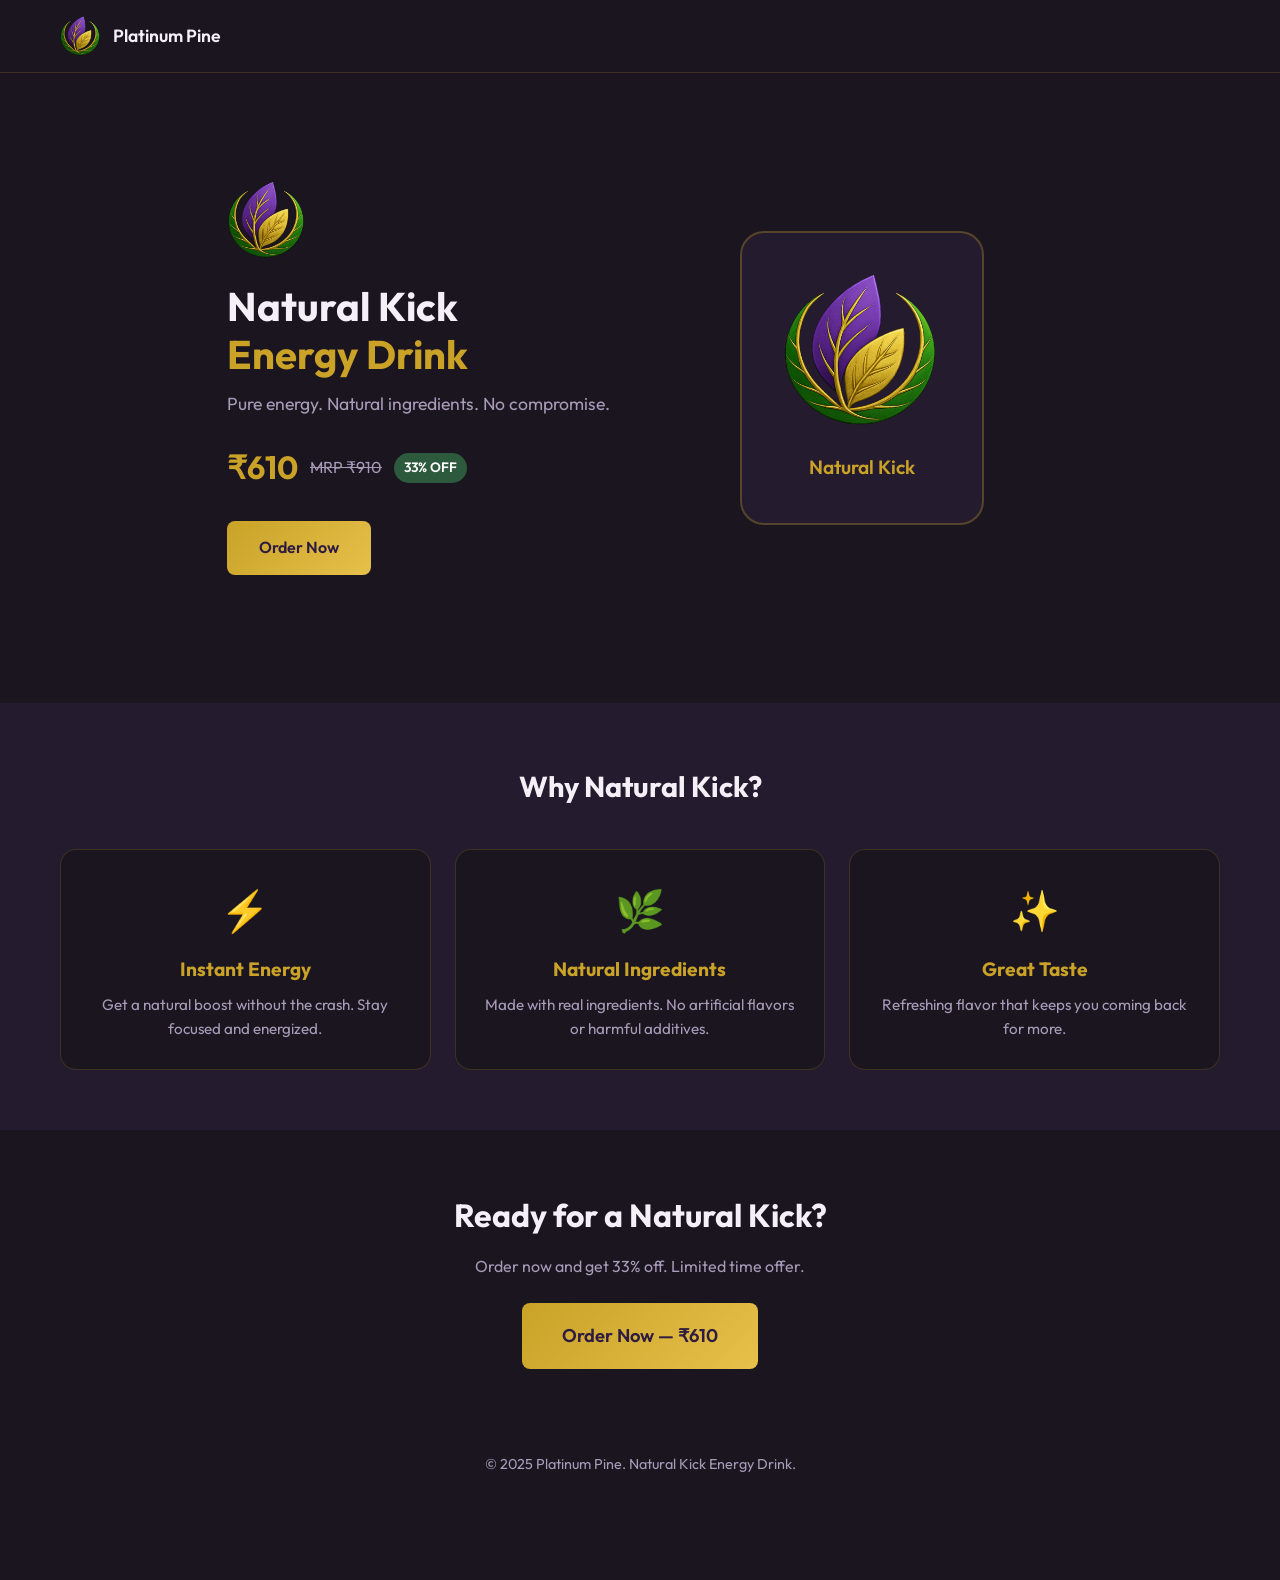
==== index.html @ b4c00df3 "Platinum Pine - Natural Kick Energy Drink landing page Made-with: Cursor" ====
<!DOCTYPE html>
<html lang="en">
<head>
  <meta charset="UTF-8">
  <meta name="viewport" content="width=device-width, initial-scale=1.0">
  <meta name="description" content="Natural Kick Energy Drink by Platinum Pine - Pure energy, natural ingredients. Order now at ₹610.">
  <title>Natural Kick Energy Drink | Platinum Pine</title>
  <link rel="preconnect" href="https://fonts.googleapis.com">
  <link rel="preconnect" href="https://fonts.gstatic.com" crossorigin>
  <link href="https://fonts.googleapis.com/css2?family=Outfit:wght@400;500;600;700&display=swap" rel="stylesheet">
  <link rel="stylesheet" href="css/style.css">
  <script src="config.js"></script>
</head>
<body>
  <!-- Meta Pixel - Set metaPixelId in config.js to enable -->

  <header class="header">
    <div class="container">
      <a href="index.html" class="logo">
        <img src="assets/images/platinum-pine-logo.png" alt="Platinum Pine" class="logo-img">
        <span class="logo-text">Platinum Pine</span>
      </a>
    </div>
  </header>

  <main>
    <!-- Hero Section -->
    <section class="hero">
      <div class="container hero-grid">
        <div class="hero-content">
          <img src="assets/images/platinum-pine-logo.png" alt="Platinum Pine" class="hero-logo">
          <h1 class="hero-title">Natural Kick<br><span class="accent">Energy Drink</span></h1>
          <p class="hero-tagline">Pure energy. Natural ingredients. No compromise.</p>
          <div class="hero-price">
            <span class="price-current">₹610</span>
            <span class="price-mrp">MRP ₹910</span>
            <span class="price-badge">33% OFF</span>
          </div>
          <a href="checkout.html" class="btn btn-primary cta-order">
            Order Now
          </a>
        </div>
        <div class="hero-visual">
          <div class="product-placeholder">
            <img src="assets/images/platinum-pine-logo.png" alt="Natural Kick Energy Drink" class="product-img">
            <p class="placeholder-text">Natural Kick</p>
          </div>
        </div>
      </div>
    </section>

    <!-- Benefits Section -->
    <section class="benefits">
      <div class="container">
        <h2 class="section-title">Why Natural Kick?</h2>
        <div class="benefits-grid">
          <div class="benefit-card">
            <div class="benefit-icon">⚡</div>
            <h3>Instant Energy</h3>
            <p>Get a natural boost without the crash. Stay focused and energized.</p>
          </div>
          <div class="benefit-card">
            <div class="benefit-icon">🌿</div>
            <h3>Natural Ingredients</h3>
            <p>Made with real ingredients. No artificial flavors or harmful additives.</p>
          </div>
          <div class="benefit-card">
            <div class="benefit-icon">✨</div>
            <h3>Great Taste</h3>
            <p>Refreshing flavor that keeps you coming back for more.</p>
          </div>
        </div>
      </div>
    </section>

    <!-- CTA Section -->
    <section class="cta-section">
      <div class="container">
        <h2 class="cta-title">Ready for a Natural Kick?</h2>
        <p class="cta-subtitle">Order now and get 33% off. Limited time offer.</p>
        <a href="checkout.html" class="btn btn-primary btn-large cta-order">
          Order Now — ₹610
        </a>
      </div>
    </section>
  </main>

  <!-- Sticky CTA (Mobile) -->
  <div class="sticky-cta">
    <a href="checkout.html" class="btn btn-primary btn-block cta-order">
      Order Now — ₹610
    </a>
  </div>

  <footer class="footer">
    <div class="container">
      <p>&copy; 2025 Platinum Pine. Natural Kick Energy Drink.</p>
    </div>
  </footer>

  <script src="js/main.js"></script>
  <script>
    if (typeof CONFIG !== 'undefined' && CONFIG.metaPixelId && CONFIG.metaPixelId !== 'YOUR_PIXEL_ID') {
      !function(f,b,e,v,n,t,s){if(f.fbq)return;n=f.fbq=function(){n.callMethod?n.callMethod.apply(n,arguments):n.queue.push(arguments)};if(!f._fbq)f._fbq=n;n.push=n;n.loaded=!0;n.version='2.0';n.queue=[];t=b.createElement(e);t.async=!0;t.src=v;s=b.getElementsByTagName(e)[0];s.parentNode.insertBefore(t,s)}(window,document,'script','https://connect.facebook.net/en_US/fbevents.js');
      fbq('init', CONFIG.metaPixelId);
      fbq('track', 'PageView');
      var n=document.createElement('noscript');n.innerHTML='<img height="1" width="1" style="display:none" src="https://www.facebook.com/tr?id='+CONFIG.metaPixelId+'&ev=PageView&noscript=1"/>';document.body.appendChild(n);
    }
  </script>
</body>
</html>
---- css/style.css ----
/* Platinum Pine - Natural Kick Landing Page */
/* Colors: deep purple, gold, green (logo palette) */

:root {
  --purple: #4a2c6a;
  --purple-dark: #2d1b42;
  --gold: #c9a227;
  --gold-light: #e6c04a;
  --green: #2d5a3d;
  --green-bright: #3d7a52;
  --bg-dark: #1a151f;
  --bg-card: #241b2e;
  --text: #f5f0f8;
  --text-muted: #a89bb8;
}

* {
  margin: 0;
  padding: 0;
  box-sizing: border-box;
}

html {
  scroll-behavior: smooth;
}

body {
  font-family: 'Outfit', sans-serif;
  background: var(--bg-dark);
  color: var(--text);
  line-height: 1.6;
  padding-bottom: 80px; /* space for sticky CTA */
}

.container {
  max-width: 1200px;
  margin: 0 auto;
  padding: 0 20px;
}

/* Header */
.header {
  padding: 16px 0;
  border-bottom: 1px solid rgba(201, 162, 39, 0.2);
}

.logo {
  display: flex;
  align-items: center;
  gap: 12px;
  text-decoration: none;
  color: var(--text);
  font-weight: 600;
  font-size: 1.1rem;
}

.logo-img {
  height: 40px;
  width: auto;
}

/* Hero */
.hero {
  padding: 40px 0 60px;
  min-height: 70vh;
  display: flex;
  align-items: center;
}

.hero-grid {
  display: grid;
  grid-template-columns: 1fr;
  gap: 40px;
  align-items: center;
}

@media (min-width: 768px) {
  .hero-grid {
    grid-template-columns: 1fr 1fr;
    gap: 60px;
  }
}

.hero-logo {
  width: 80px;
  height: auto;
  margin-bottom: 16px;
}

.hero-title {
  font-size: 2.5rem;
  font-weight: 700;
  line-height: 1.2;
  margin-bottom: 12px;
}

.hero-title .accent {
  color: var(--gold);
}

.hero-tagline {
  font-size: 1.1rem;
  color: var(--text-muted);
  margin-bottom: 24px;
}

.hero-price {
  display: flex;
  align-items: center;
  gap: 12px;
  margin-bottom: 28px;
  flex-wrap: wrap;
}

.price-current {
  font-size: 2rem;
  font-weight: 700;
  color: var(--gold);
}

.price-mrp {
  font-size: 1rem;
  color: var(--text-muted);
  text-decoration: line-through;
}

.price-badge {
  background: var(--green);
  color: white;
  padding: 4px 10px;
  border-radius: 20px;
  font-size: 0.85rem;
  font-weight: 600;
}

/* Buttons */
.btn {
  display: inline-block;
  padding: 14px 32px;
  font-size: 1rem;
  font-weight: 600;
  text-decoration: none;
  border-radius: 8px;
  transition: all 0.2s;
  cursor: pointer;
  border: none;
  font-family: inherit;
}

.btn-primary {
  background: linear-gradient(135deg, var(--gold) 0%, var(--gold-light) 100%);
  color: var(--purple-dark);
}

.btn-primary:hover {
  transform: translateY(-2px);
  box-shadow: 0 8px 24px rgba(201, 162, 39, 0.4);
}

.btn-large {
  padding: 18px 40px;
  font-size: 1.15rem;
}

.btn-block {
  display: block;
  text-align: center;
  width: 100%;
}

/* Hero Visual */
.hero-visual {
  display: flex;
  justify-content: center;
  align-items: center;
}

.product-placeholder {
  background: var(--bg-card);
  border: 2px solid rgba(201, 162, 39, 0.3);
  border-radius: 24px;
  padding: 40px;
  text-align: center;
  max-width: 320px;
}

.product-img {
  width: 160px;
  height: auto;
  margin-bottom: 16px;
}

.placeholder-text {
  color: var(--gold);
  font-weight: 600;
  font-size: 1.2rem;
}

/* Benefits */
.benefits {
  padding: 60px 0;
  background: var(--bg-card);
}

.section-title {
  text-align: center;
  font-size: 1.8rem;
  margin-bottom: 40px;
  color: var(--text);
}

.benefits-grid {
  display: grid;
  grid-template-columns: 1fr;
  gap: 24px;
}

@media (min-width: 768px) {
  .benefits-grid {
    grid-template-columns: repeat(3, 1fr);
  }
}

.benefit-card {
  background: var(--bg-dark);
  padding: 28px;
  border-radius: 16px;
  border: 1px solid rgba(201, 162, 39, 0.2);
  text-align: center;
}

.benefit-icon {
  font-size: 2.5rem;
  margin-bottom: 12px;
}

.benefit-card h3 {
  font-size: 1.2rem;
  margin-bottom: 8px;
  color: var(--gold);
}

.benefit-card p {
  color: var(--text-muted);
  font-size: 0.95rem;
}

/* CTA Section */
.cta-section {
  padding: 60px 0;
  text-align: center;
}

.cta-title {
  font-size: 2rem;
  margin-bottom: 12px;
}

.cta-subtitle {
  color: var(--text-muted);
  margin-bottom: 24px;
}

/* Sticky CTA */
.sticky-cta {
  position: fixed;
  bottom: 0;
  left: 0;
  right: 0;
  padding: 12px 20px;
  background: var(--purple-dark);
  border-top: 1px solid rgba(201, 162, 39, 0.3);
  display: none;
}

@media (max-width: 768px) {
  .sticky-cta {
    display: block;
  }
}

/* Footer */
.footer {
  padding: 24px 0;
  text-align: center;
  color: var(--text-muted);
  font-size: 0.9rem;
}

/* Checkout Page */
.checkout-page {
  min-height: 100vh;
  padding: 40px 0 100px;
}

.checkout-header {
  text-align: center;
  margin-bottom: 40px;
}

.checkout-header .logo-img {
  height: 50px;
  margin-bottom: 16px;
}

.checkout-title {
  font-size: 1.5rem;
  margin-bottom: 8px;
}

.checkout-subtitle {
  color: var(--text-muted);
}

.order-form {
  max-width: 480px;
  margin: 0 auto;
  background: var(--bg-card);
  padding: 32px;
  border-radius: 16px;
  border: 1px solid rgba(201, 162, 39, 0.2);
}

.form-group {
  margin-bottom: 20px;
}

.form-group label {
  display: block;
  margin-bottom: 8px;
  font-weight: 500;
  font-size: 0.95rem;
}

.form-group input,
.form-group textarea {
  width: 100%;
  padding: 12px 16px;
  border: 1px solid rgba(201, 162, 39, 0.3);
  border-radius: 8px;
  background: var(--bg-dark);
  color: var(--text);
  font-size: 1rem;
  font-family: inherit;
}

.form-group input:focus,
.form-group textarea:focus {
  outline: none;
  border-color: var(--gold);
}

.form-group textarea {
  min-height: 80px;
  resize: vertical;
}

/* Address section */
.address-section {
  background: rgba(0, 0, 0, 0.2);
  padding: 20px;
  border-radius: 12px;
  margin-bottom: 20px;
  border: 1px solid rgba(201, 162, 39, 0.15);
}

.address-section-title {
  font-size: 1rem;
  margin-bottom: 16px;
  color: var(--gold);
}

.form-row {
  display: grid;
  grid-template-columns: 1fr 1fr;
  gap: 16px;
}

@media (max-width: 480px) {
  .form-row {
    grid-template-columns: 1fr;
  }
}

.form-group-pincode {
  position: relative;
}

.form-group-pincode .btn-fetch-location {
  margin-top: 8px;
  padding: 8px 14px;
  font-size: 0.9rem;
  background: var(--green);
  color: white;
  border: none;
  border-radius: 6px;
  cursor: pointer;
  font-family: inherit;
  transition: opacity 0.2s;
}

.form-group-pincode .btn-fetch-location:hover:not(:disabled) {
  opacity: 0.9;
}

.form-group-pincode .btn-fetch-location:disabled {
  opacity: 0.6;
  cursor: not-allowed;
}

.pincode-status {
  display: block;
  font-size: 0.85rem;
  margin-top: 6px;
  min-height: 20px;
}

.pincode-status.success {
  color: var(--green);
}

.pincode-status.error {
  color: #e74c3c;
}

.payment-method {
  margin-bottom: 24px;
}

.payment-method label {
  display: block;
  margin-bottom: 12px;
  font-weight: 500;
}

.payment-option {
  display: flex;
  align-items: center;
  gap: 12px;
  padding: 14px 16px;
  background: var(--bg-dark);
  border: 2px solid rgba(201, 162, 39, 0.3);
  border-radius: 8px;
  margin-bottom: 10px;
  cursor: pointer;
  transition: border-color 0.2s;
}

.payment-option:hover {
  border-color: var(--gold);
}

.payment-option.selected {
  border-color: var(--gold);
  background: rgba(201, 162, 39, 0.1);
}

.payment-option input {
  display: none;
}

.payment-option .payment-label {
  flex: 1;
  font-size: 0.95rem;
}

.order-summary {
  background: var(--bg-dark);
  padding: 16px;
  border-radius: 8px;
  margin-bottom: 24px;
}

.order-summary p {
  display: flex;
  justify-content: space-between;
  margin-bottom: 8px;
}

.order-summary .total {
  font-weight: 700;
  font-size: 1.2rem;
  color: var(--gold);
  margin-top: 16px;
  padding-top: 16px;
  border-top: 1px solid rgba(201, 162, 39, 0.3);
}

/* Success Page */
.success-page {
  min-height: 100vh;
  display: flex;
  align-items: center;
  justify-content: center;
  padding: 40px 20px;
}

.success-card {
  max-width: 480px;
  text-align: center;
  background: var(--bg-card);
  padding: 48px 32px;
  border-radius: 20px;
  border: 1px solid rgba(201, 162, 39, 0.3);
}

.success-icon {
  font-size: 3.5rem;
  margin-bottom: 24px;
  color: var(--green);
  line-height: 1;
}

.success-title {
  font-size: 1.8rem;
  margin-bottom: 16px;
  color: var(--gold);
}

.success-message {
  color: var(--text-muted);
  margin-bottom: 24px;
  line-height: 1.7;
}

.success-card .btn {
  margin-top: 16px;
}

/* Order ID block */
.order-id-block {
  background: rgba(201, 162, 39, 0.15);
  border: 1px solid rgba(201, 162, 39, 0.4);
  border-radius: 12px;
  padding: 16px 20px;
  margin-bottom: 24px;
}

.order-id-block.hidden {
  display: none;
}

.order-id-label {
  font-size: 0.85rem;
  color: var(--text-muted);
  margin-bottom: 4px;
}

.order-id-value {
  font-size: 1.4rem;
  font-weight: 700;
  color: var(--gold);
  letter-spacing: 1px;
}

.order-id-note {
  font-size: 0.8rem;
  color: var(--text-muted);
  margin-top: 8px;
}
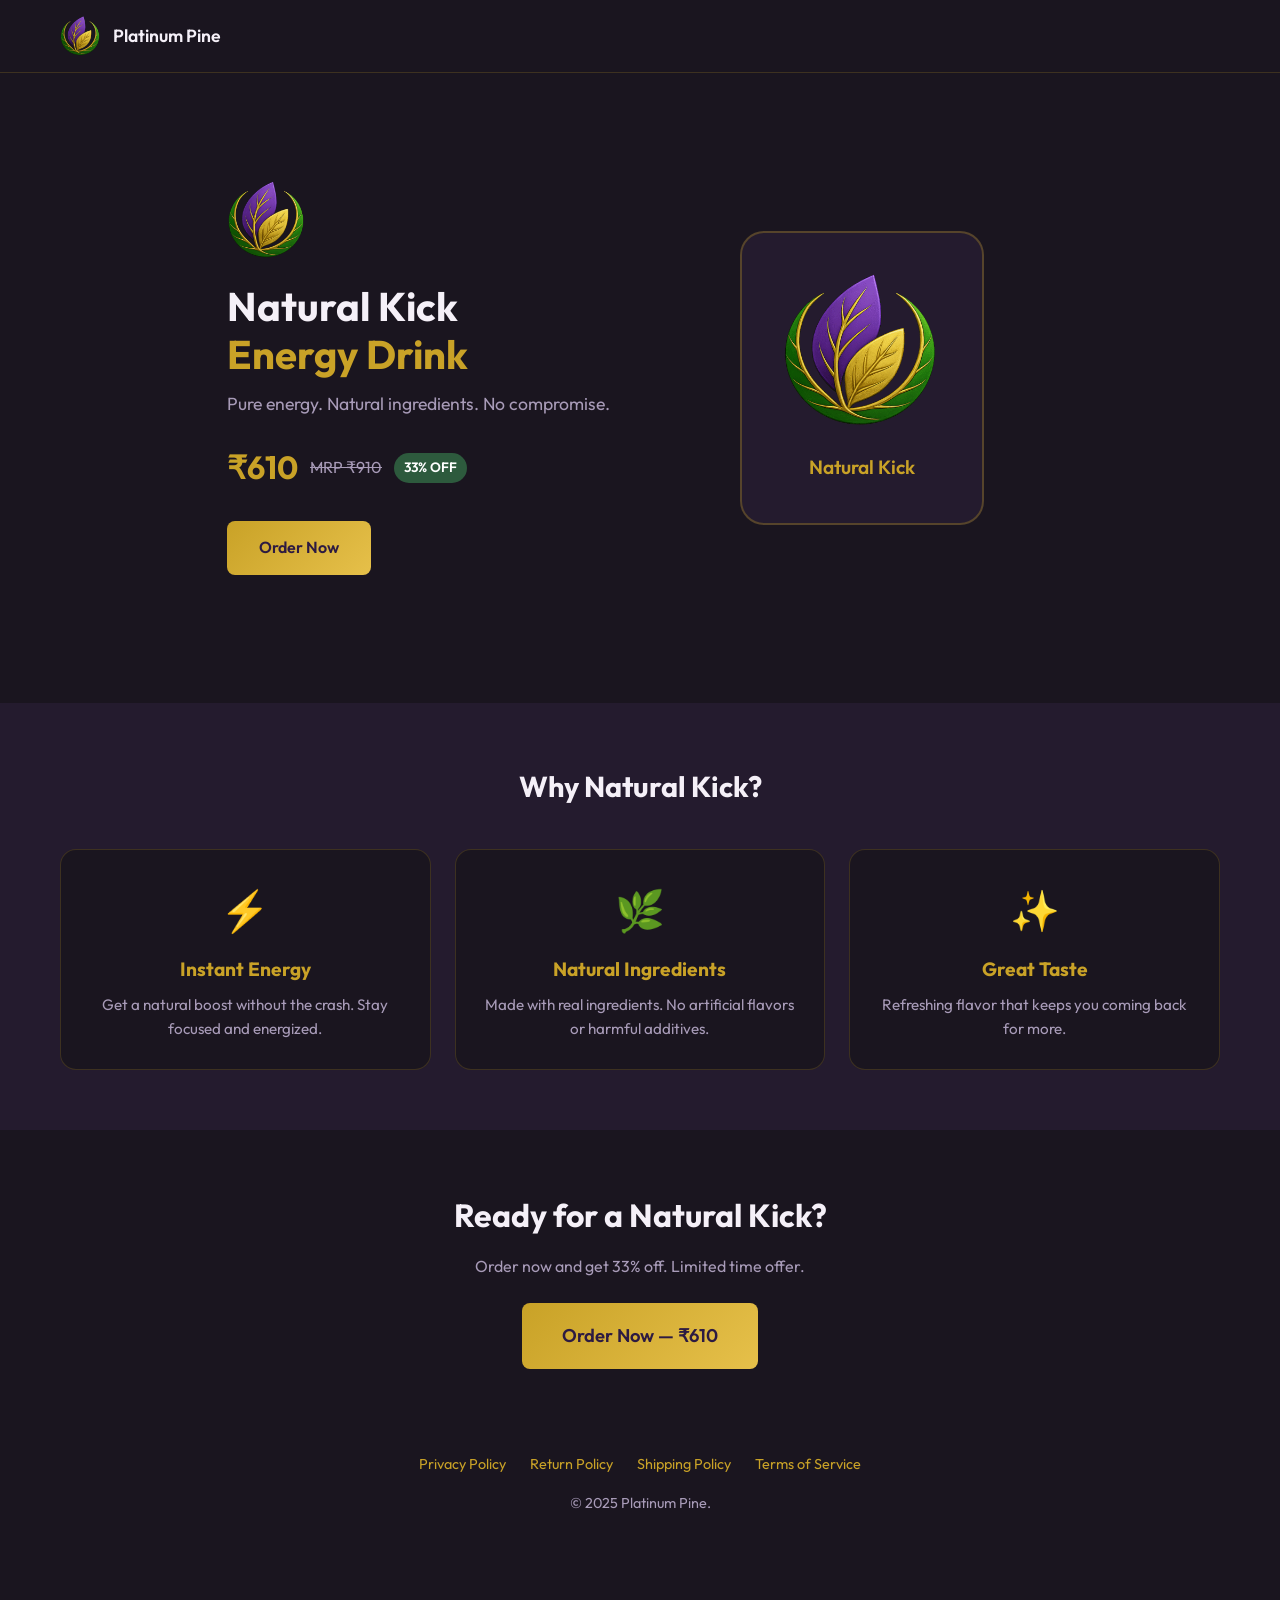
==== commit 5d28246a: "Add Privacy Policy, Return Policy, Shipping Policy, Terms of Service - footer links Made-with: Curso" ====
--- a/index.html
+++ b/index.html
@@ -94,7 +94,13 @@
 
   <footer class="footer">
     <div class="container">
-      <p>&copy; 2025 Platinum Pine. Natural Kick Energy Drink.</p>
+      <div class="footer-links">
+        <a href="privacy-policy.html">Privacy Policy</a>
+        <a href="return-policy.html">Return Policy</a>
+        <a href="shipping-policy.html">Shipping Policy</a>
+        <a href="terms-of-service.html">Terms of Service</a>
+      </div>
+      <p>&copy; 2025 Platinum Pine.</p>
     </div>
   </footer>
 
--- a/css/style.css
+++ b/css/style.css
@@ -166,6 +166,15 @@
   display: block;
   text-align: center;
   width: 100%;
+  min-height: 52px;
+  padding: 16px 24px;
+}
+
+@media (min-width: 768px) {
+  .btn-block {
+    min-height: 48px;
+    padding: 14px 24px;
+  }
 }
 
 /* Hero Visual */
@@ -290,58 +299,191 @@
 /* Checkout Page */
 .checkout-page {
   min-height: 100vh;
-  padding: 40px 0 100px;
+  padding: 24px 0 100px;
+}
+
+@media (min-width: 768px) {
+  .checkout-page {
+    padding: 40px 0 60px;
+  }
 }
 
 .checkout-header {
   text-align: center;
-  margin-bottom: 40px;
+  margin-bottom: 28px;
+}
+
+@media (min-width: 768px) {
+  .checkout-header {
+    margin-bottom: 40px;
+  }
 }
 
 .checkout-header .logo-img {
-  height: 50px;
-  margin-bottom: 16px;
+  height: 44px;
+  margin-bottom: 12px;
+}
+
+@media (min-width: 768px) {
+  .checkout-header .logo-img {
+    height: 50px;
+    margin-bottom: 16px;
+  }
 }
 
 .checkout-title {
-  font-size: 1.5rem;
-  margin-bottom: 8px;
+  font-size: 1.35rem;
+  margin-bottom: 6px;
+}
+
+@media (min-width: 768px) {
+  .checkout-title {
+    font-size: 1.5rem;
+    margin-bottom: 8px;
+  }
 }
 
 .checkout-subtitle {
   color: var(--text-muted);
+  font-size: 0.95rem;
+}
+
+/* Checkout Layout - Desktop 2-col, Mobile stacked */
+.checkout-layout {
+  display: flex;
+  flex-direction: column;
+  gap: 24px;
+  max-width: 960px;
+  margin: 0 auto;
+}
+
+@media (min-width: 900px) {
+  .checkout-layout {
+    flex-direction: row;
+    gap: 32px;
+    align-items: flex-start;
+  }
 }
 
 .order-form {
-  max-width: 480px;
-  margin: 0 auto;
+  flex: 1;
+  min-width: 0;
   background: var(--bg-card);
-  padding: 32px;
+  padding: 24px;
   border-radius: 16px;
   border: 1px solid rgba(201, 162, 39, 0.2);
 }
 
+@media (min-width: 768px) {
+  .order-form {
+    padding: 32px;
+  }
+}
+
+@media (min-width: 900px) {
+  .order-form {
+    max-width: 520px;
+  }
+}
+
+/* Sidebar - Desktop only, sticky; hidden on mobile */
+.checkout-sidebar {
+  flex-shrink: 0;
+  display: none;
+}
+
+@media (min-width: 900px) {
+  .checkout-sidebar {
+    display: block;
+    width: 320px;
+    position: sticky;
+    top: 24px;
+  }
+}
+
+.sidebar-product {
+  background: var(--bg-card);
+  border: 1px solid rgba(201, 162, 39, 0.2);
+  border-radius: 16px;
+  padding: 24px;
+  text-align: center;
+  margin-bottom: 16px;
+}
+
+.sidebar-product-img {
+  width: 80px;
+  height: auto;
+  margin-bottom: 12px;
+}
+
+.sidebar-product h3 {
+  font-size: 1rem;
+  margin-bottom: 8px;
+  color: var(--text);
+}
+
+.sidebar-price {
+  font-size: 1.25rem;
+  font-weight: 700;
+  color: var(--gold);
+}
+
+.sidebar-price .mrp {
+  font-size: 0.85rem;
+  font-weight: 400;
+  color: var(--text-muted);
+  text-decoration: line-through;
+  margin-left: 8px;
+}
+
+.order-summary-sidebar {
+  margin-bottom: 0;
+}
+
 .form-group {
-  margin-bottom: 20px;
+  margin-bottom: 18px;
+}
+
+@media (min-width: 768px) {
+  .form-group {
+    margin-bottom: 20px;
+  }
 }
 
 .form-group label {
   display: block;
-  margin-bottom: 8px;
+  margin-bottom: 6px;
   font-weight: 500;
-  font-size: 0.95rem;
+  font-size: 0.9rem;
+}
+
+@media (min-width: 768px) {
+  .form-group label {
+    margin-bottom: 8px;
+    font-size: 0.95rem;
+  }
 }
 
 .form-group input,
 .form-group textarea {
   width: 100%;
-  padding: 12px 16px;
+  padding: 14px 16px;
   border: 1px solid rgba(201, 162, 39, 0.3);
-  border-radius: 8px;
+  border-radius: 10px;
   background: var(--bg-dark);
   color: var(--text);
-  font-size: 1rem;
+  font-size: 16px;
   font-family: inherit;
+  min-height: 48px;
+  transition: border-color 0.2s;
+}
+
+@media (min-width: 768px) {
+  .form-group input,
+  .form-group textarea {
+    padding: 12px 16px;
+    min-height: 44px;
+  }
 }
 
 .form-group input:focus,
@@ -351,8 +493,45 @@
 }
 
 .form-group textarea {
-  min-height: 80px;
+  min-height: 88px;
   resize: vertical;
+}
+
+@media (min-width: 768px) {
+  .form-group textarea {
+    min-height: 80px;
+  }
+}
+
+.phone-input-group {
+  display: flex;
+  gap: 10px;
+}
+
+.phone-country {
+  width: 100px;
+  padding: 14px 10px;
+  border: 1px solid rgba(201, 162, 39, 0.3);
+  border-radius: 10px;
+  background: var(--bg-dark);
+  color: var(--text);
+  font-size: 16px;
+  font-family: inherit;
+  flex-shrink: 0;
+  min-height: 48px;
+  cursor: pointer;
+}
+
+@media (min-width: 768px) {
+  .phone-country {
+    padding: 12px 10px;
+    min-height: 44px;
+  }
+}
+
+.phone-input-group input {
+  flex: 1;
+  min-width: 0;
 }
 
 /* Address section */
@@ -372,13 +551,14 @@
 
 .form-row {
   display: grid;
-  grid-template-columns: 1fr 1fr;
-  gap: 16px;
-}
-
-@media (max-width: 480px) {
+  grid-template-columns: 1fr;
+  gap: 18px;
+}
+
+@media (min-width: 480px) {
   .form-row {
-    grid-template-columns: 1fr;
+    grid-template-columns: 1fr 1fr;
+    gap: 16px;
   }
 }
 
@@ -387,16 +567,17 @@
 }
 
 .form-group-pincode .btn-fetch-location {
-  margin-top: 8px;
-  padding: 8px 14px;
-  font-size: 0.9rem;
+  margin-top: 10px;
+  padding: 12px 18px;
+  font-size: 0.95rem;
   background: var(--green);
   color: white;
   border: none;
-  border-radius: 6px;
+  border-radius: 8px;
   cursor: pointer;
   font-family: inherit;
   transition: opacity 0.2s;
+  min-height: 44px;
 }
 
 .form-group-pincode .btn-fetch-location:hover:not(:disabled) {
@@ -423,6 +604,60 @@
   color: #e74c3c;
 }
 
+/* Quantity selector */
+.quantity-selector {
+  display: flex;
+  align-items: center;
+  gap: 0;
+  max-width: 140px;
+}
+
+.qty-btn {
+  width: 48px;
+  height: 48px;
+  border: 1px solid rgba(201, 162, 39, 0.3);
+  background: var(--bg-dark);
+  color: var(--gold);
+  font-size: 1.5rem;
+  font-weight: 600;
+  cursor: pointer;
+  border-radius: 10px 0 0 10px;
+  display: flex;
+  align-items: center;
+  justify-content: center;
+  transition: background 0.2s;
+}
+
+.qty-btn:last-of-type {
+  border-radius: 0 10px 10px 0;
+}
+
+.qty-btn:hover {
+  background: rgba(201, 162, 39, 0.15);
+}
+
+.quantity-selector input {
+  width: 52px;
+  text-align: center;
+  border-radius: 0;
+  border-left: none;
+  border-right: none;
+  padding: 14px 8px;
+  min-height: 48px;
+}
+
+@media (min-width: 768px) {
+  .qty-btn {
+    width: 44px;
+    height: 44px;
+    font-size: 1.25rem;
+  }
+  .quantity-selector input {
+    width: 48px;
+    min-height: 44px;
+  }
+}
+
 .payment-method {
   margin-bottom: 24px;
 }
@@ -437,13 +672,21 @@
   display: flex;
   align-items: center;
   gap: 12px;
-  padding: 14px 16px;
+  padding: 16px 18px;
   background: var(--bg-dark);
   border: 2px solid rgba(201, 162, 39, 0.3);
-  border-radius: 8px;
-  margin-bottom: 10px;
+  border-radius: 10px;
+  margin-bottom: 12px;
   cursor: pointer;
-  transition: border-color 0.2s;
+  transition: border-color 0.2s, background 0.2s;
+  min-height: 56px;
+}
+
+@media (min-width: 768px) {
+  .payment-option {
+    padding: 14px 16px;
+    min-height: auto;
+  }
 }
 
 .payment-option:hover {
@@ -464,11 +707,24 @@
   font-size: 0.95rem;
 }
 
+@media (max-width: 480px) {
+  .payment-option .payment-label {
+    font-size: 0.9rem;
+  }
+}
+
 .order-summary {
   background: var(--bg-dark);
-  padding: 16px;
-  border-radius: 8px;
+  padding: 18px 20px;
+  border-radius: 10px;
   margin-bottom: 24px;
+}
+
+/* Hide form order summary on desktop when sidebar visible */
+@media (min-width: 900px) {
+  .order-form .order-summary:not(.order-summary-sidebar) {
+    display: none;
+  }
 }
 
 .order-summary p {
@@ -558,3 +814,82 @@
   color: var(--text-muted);
   margin-top: 8px;
 }
+
+/* Policy Pages */
+.policy-page {
+  min-height: 100vh;
+  padding: 40px 0 60px;
+}
+
+.policy-content {
+  max-width: 720px;
+  margin: 0 auto;
+  background: var(--bg-card);
+  padding: 40px 32px;
+  border-radius: 16px;
+  border: 1px solid rgba(201, 162, 39, 0.2);
+}
+
+@media (max-width: 600px) {
+  .policy-content {
+    padding: 28px 20px;
+  }
+}
+
+.policy-content h1 {
+  font-size: 1.75rem;
+  margin-bottom: 8px;
+  color: var(--gold);
+}
+
+.policy-updated {
+  color: var(--text-muted);
+  font-size: 0.9rem;
+  margin-bottom: 32px;
+}
+
+.policy-content section {
+  margin-bottom: 28px;
+}
+
+.policy-content h2 {
+  font-size: 1.1rem;
+  margin-bottom: 12px;
+  color: var(--text);
+}
+
+.policy-content p,
+.policy-content li {
+  color: var(--text-muted);
+  font-size: 0.95rem;
+  line-height: 1.7;
+  margin-bottom: 10px;
+}
+
+.policy-content ul {
+  margin: 12px 0;
+  padding-left: 24px;
+}
+
+.policy-content li {
+  margin-bottom: 8px;
+}
+
+/* Footer with links */
+.footer-links {
+  display: flex;
+  flex-wrap: wrap;
+  justify-content: center;
+  gap: 16px 24px;
+  margin-bottom: 16px;
+}
+
+.footer-links a {
+  color: var(--gold);
+  text-decoration: none;
+  font-size: 0.9rem;
+}
+
+.footer-links a:hover {
+  text-decoration: underline;
+}
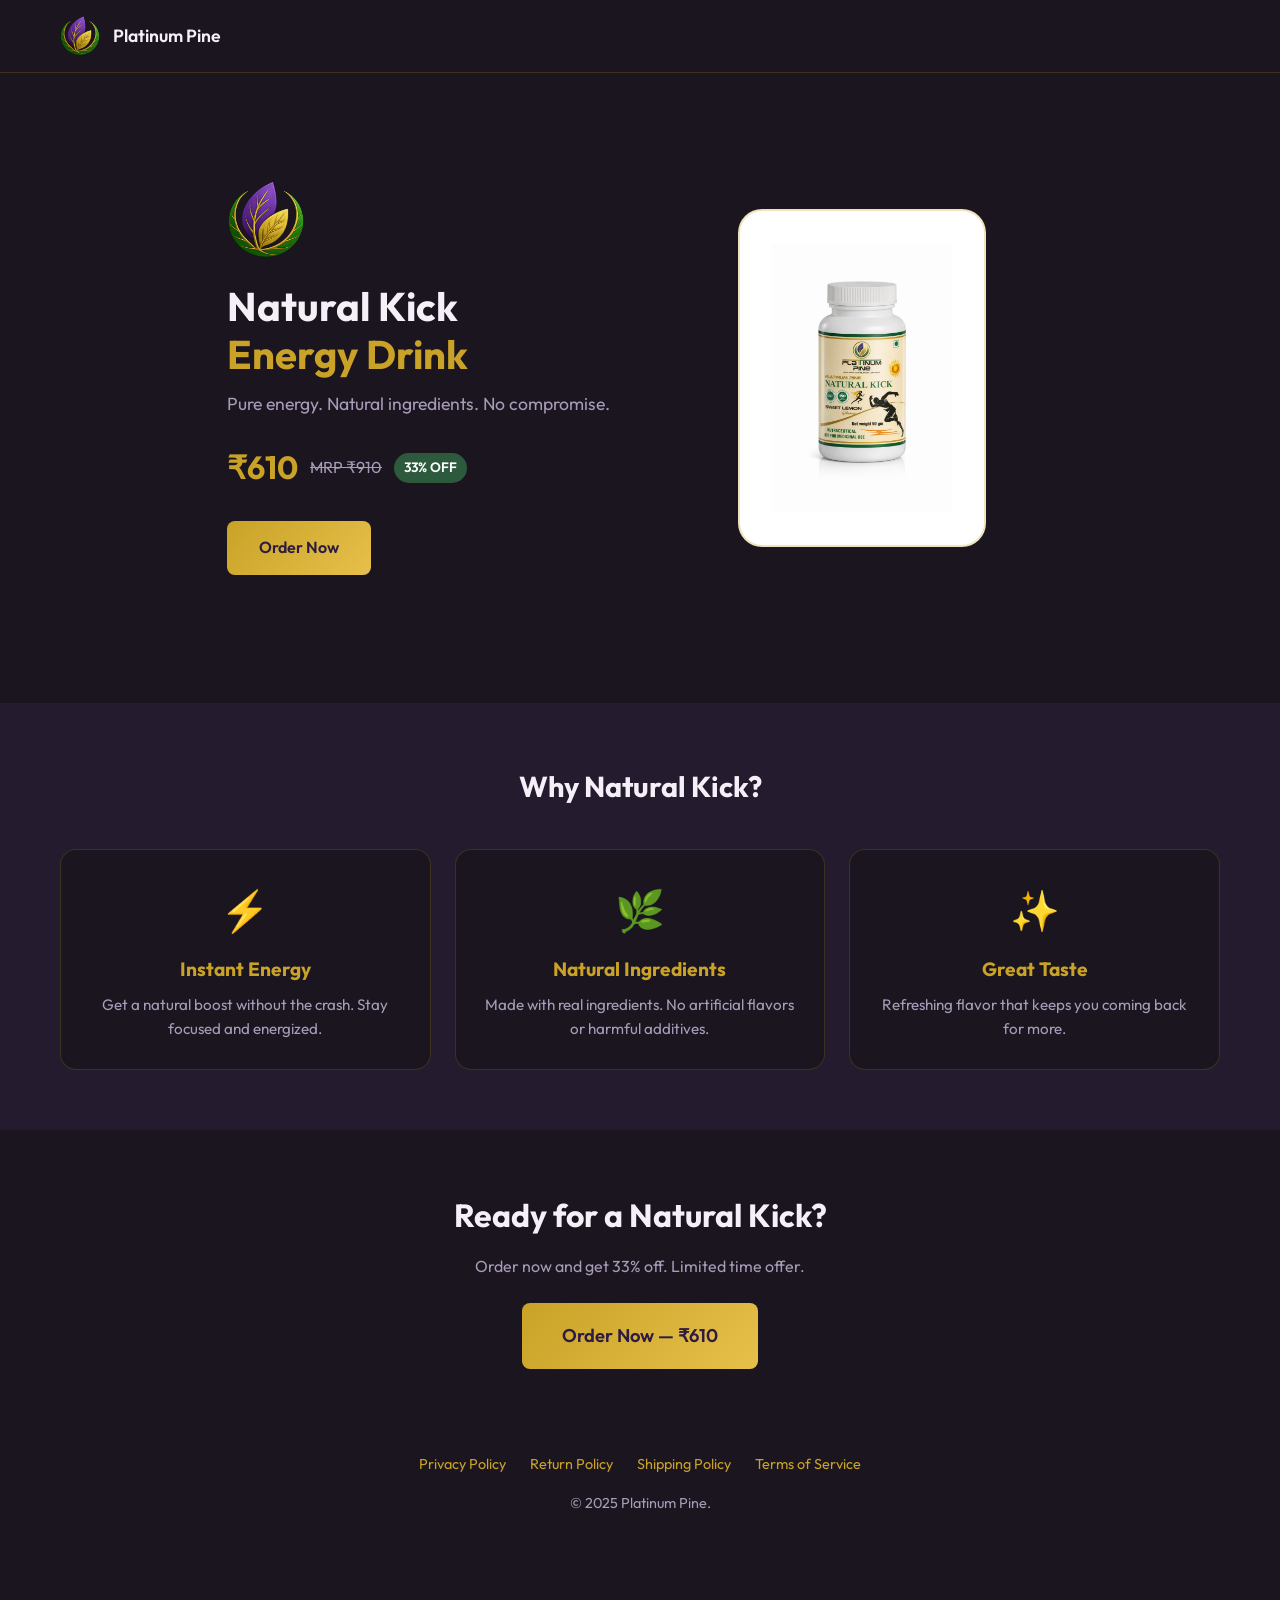
==== commit eb9e8102: "Add Natural Kick product image - hero and checkout sidebar Made-with: Cursor" ====
--- a/index.html
+++ b/index.html
@@ -42,8 +42,7 @@
         </div>
         <div class="hero-visual">
           <div class="product-placeholder">
-            <img src="assets/images/platinum-pine-logo.png" alt="Natural Kick Energy Drink" class="product-img">
-            <p class="placeholder-text">Natural Kick</p>
+            <img src="assets/images/natural-kick-product.png" alt="Natural Kick Energy Drink - Sweet Lemon" class="product-img">
           </div>
         </div>
       </div>
--- a/css/style.css
+++ b/css/style.css
@@ -185,24 +185,29 @@
 }
 
 .product-placeholder {
-  background: var(--bg-card);
+  background: #fff;
   border: 2px solid rgba(201, 162, 39, 0.3);
   border-radius: 24px;
-  padding: 40px;
+  padding: 24px;
   text-align: center;
-  max-width: 320px;
+  max-width: 280px;
 }
 
 .product-img {
-  width: 160px;
+  width: 140px;
   height: auto;
-  margin-bottom: 16px;
-}
-
-.placeholder-text {
-  color: var(--gold);
-  font-weight: 600;
-  font-size: 1.2rem;
+  display: block;
+  margin: 0 auto;
+}
+
+@media (min-width: 768px) {
+  .product-placeholder {
+    padding: 32px;
+    max-width: 320px;
+  }
+  .product-img {
+    width: 180px;
+  }
 }
 
 /* Benefits */
@@ -411,9 +416,12 @@
 }
 
 .sidebar-product-img {
-  width: 80px;
+  width: 100px;
   height: auto;
   margin-bottom: 12px;
+  display: block;
+  margin-left: auto;
+  margin-right: auto;
 }
 
 .sidebar-product h3 {
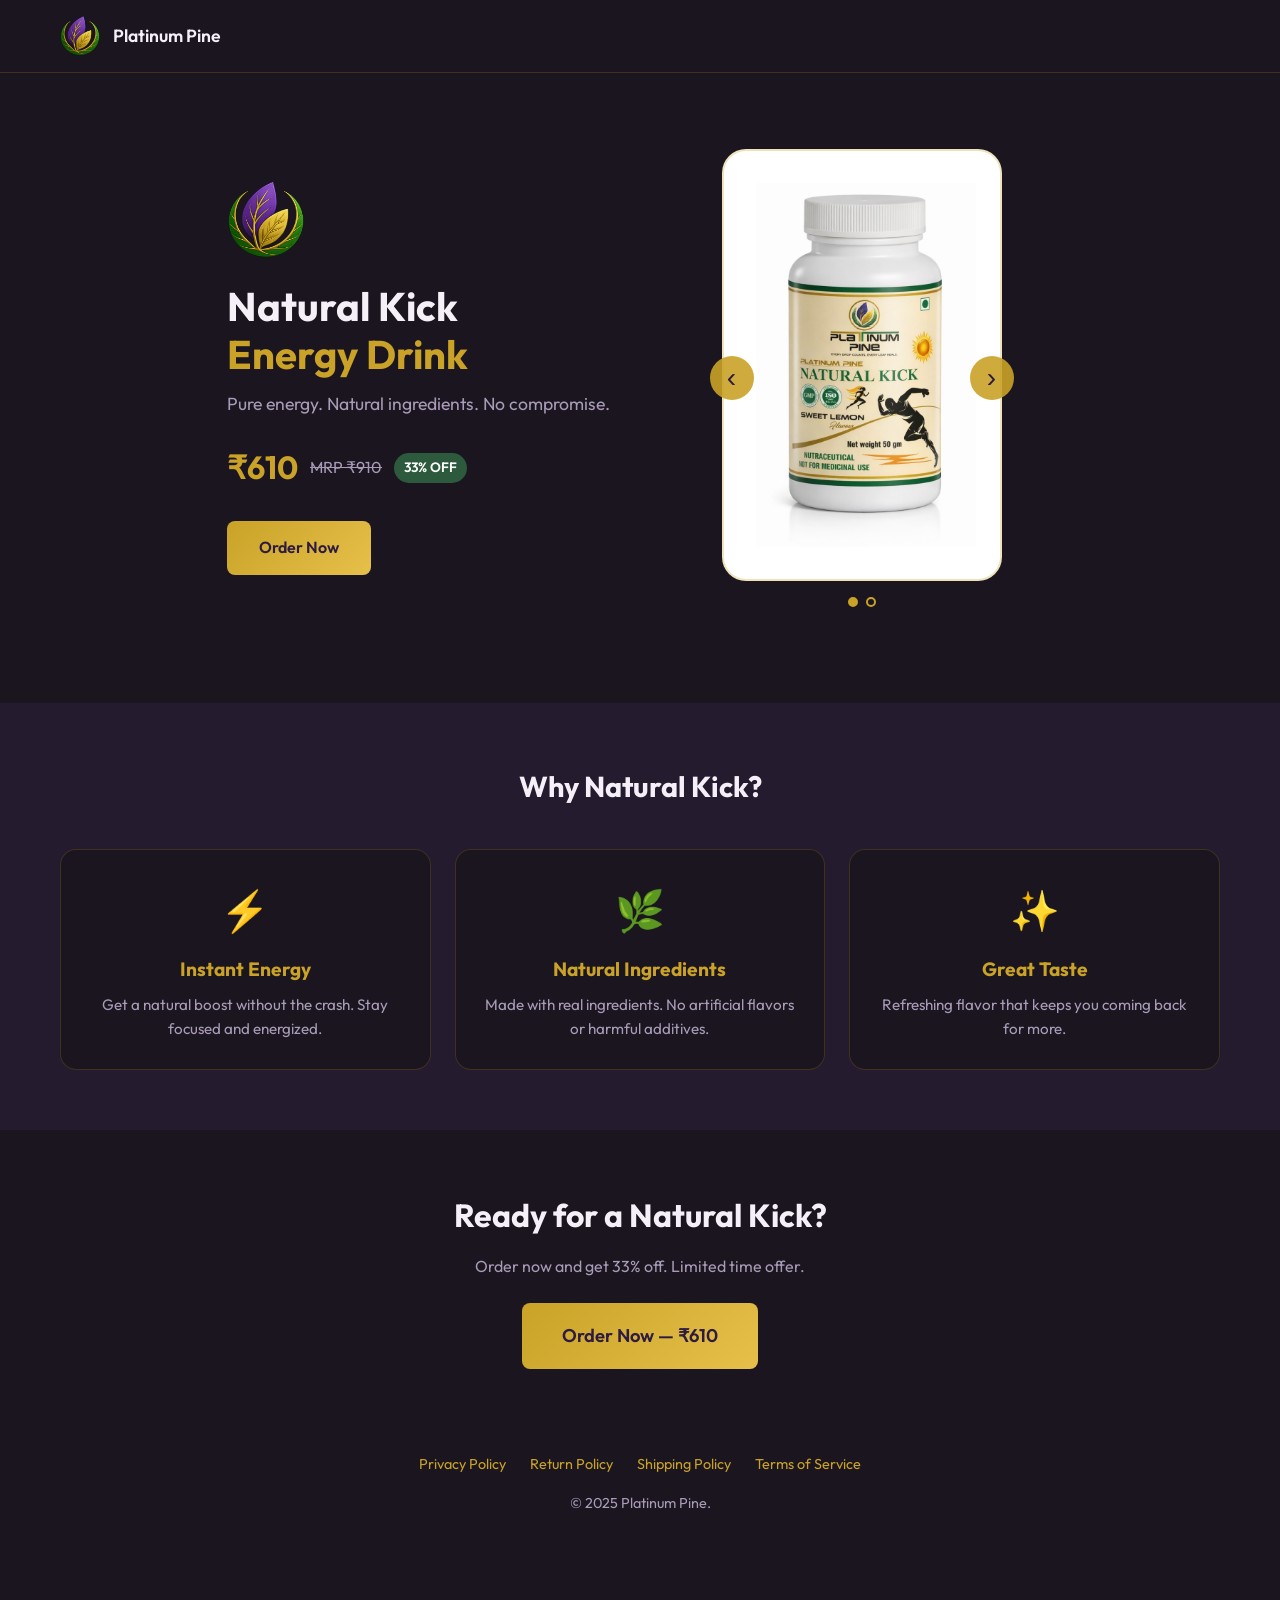
==== commit ec94f19b: "Add product image carousel - front and back label views with auto-slide Made-with: Cursor" ====
--- a/index.html
+++ b/index.html
@@ -41,8 +41,21 @@
           </a>
         </div>
         <div class="hero-visual">
-          <div class="product-placeholder">
-            <img src="assets/images/natural-kick-product.png" alt="Natural Kick Energy Drink - Sweet Lemon" class="product-img">
+          <div class="product-carousel">
+            <div class="carousel-track">
+              <div class="product-placeholder carousel-slide active">
+                <img src="assets/images/natural-kick-product.png" alt="Natural Kick Energy Drink - Sweet Lemon" class="product-img">
+              </div>
+              <div class="product-placeholder carousel-slide">
+                <img src="assets/images/natural-kick-product-back.png" alt="Natural Kick - Product Details" class="product-img">
+              </div>
+            </div>
+            <button type="button" class="carousel-btn carousel-prev" aria-label="Previous">‹</button>
+            <button type="button" class="carousel-btn carousel-next" aria-label="Next">›</button>
+            <div class="carousel-dots">
+              <button type="button" class="carousel-dot active" data-slide="0" aria-label="Slide 1"></button>
+              <button type="button" class="carousel-dot" data-slide="1" aria-label="Slide 2"></button>
+            </div>
           </div>
         </div>
       </div>
@@ -105,6 +118,26 @@
 
   <script src="js/main.js"></script>
   <script>
+    (function() {
+      var slides = document.querySelectorAll('.carousel-slide');
+      var dots = document.querySelectorAll('.carousel-dot');
+      var prev = document.querySelector('.carousel-prev');
+      var next = document.querySelector('.carousel-next');
+      var current = 0;
+      function goTo(n) {
+        slides[current].classList.remove('active');
+        if (dots[current]) dots[current].classList.remove('active');
+        current = (n + slides.length) % slides.length;
+        slides[current].classList.add('active');
+        if (dots[current]) dots[current].classList.add('active');
+      }
+      if (prev) prev.onclick = function() { goTo(current - 1); };
+      if (next) next.onclick = function() { goTo(current + 1); };
+      dots.forEach(function(d, i) { d.onclick = function() { goTo(i); }; });
+      setInterval(function() { goTo(current + 1); }, 4000);
+    })();
+  </script>
+  <script>
     if (typeof CONFIG !== 'undefined' && CONFIG.metaPixelId && CONFIG.metaPixelId !== 'YOUR_PIXEL_ID') {
       !function(f,b,e,v,n,t,s){if(f.fbq)return;n=f.fbq=function(){n.callMethod?n.callMethod.apply(n,arguments):n.queue.push(arguments)};if(!f._fbq)f._fbq=n;n.push=n;n.loaded=!0;n.version='2.0';n.queue=[];t=b.createElement(e);t.async=!0;t.src=v;s=b.getElementsByTagName(e)[0];s.parentNode.insertBefore(t,s)}(window,document,'script','https://connect.facebook.net/en_US/fbevents.js');
       fbq('init', CONFIG.metaPixelId);
--- a/css/style.css
+++ b/css/style.css
@@ -184,6 +184,81 @@
   align-items: center;
 }
 
+/* Product Carousel */
+.product-carousel {
+  position: relative;
+  max-width: 340px;
+  margin: 0 auto;
+}
+
+.carousel-track {
+  position: relative;
+  overflow: hidden;
+}
+
+.carousel-slide {
+  display: none;
+  background: #fff;
+  border: 2px solid rgba(201, 162, 39, 0.3);
+  border-radius: 24px;
+  padding: 24px;
+  text-align: center;
+}
+
+.carousel-slide.active {
+  display: block;
+  animation: carouselFade 0.4s ease;
+}
+
+@keyframes carouselFade {
+  from { opacity: 0; }
+  to { opacity: 1; }
+}
+
+.carousel-btn {
+  position: absolute;
+  top: 50%;
+  transform: translateY(-50%);
+  width: 40px;
+  height: 40px;
+  border: none;
+  border-radius: 50%;
+  background: rgba(201, 162, 39, 0.9);
+  color: var(--purple-dark);
+  font-size: 1.5rem;
+  cursor: pointer;
+  z-index: 2;
+  transition: background 0.2s;
+}
+
+.carousel-btn:hover {
+  background: var(--gold-light);
+}
+
+.carousel-prev { left: -8px; }
+.carousel-next { right: -8px; }
+
+.carousel-dots {
+  display: flex;
+  justify-content: center;
+  gap: 8px;
+  margin-top: 16px;
+}
+
+.carousel-dot {
+  width: 10px;
+  height: 10px;
+  border-radius: 50%;
+  border: 2px solid var(--gold);
+  background: transparent;
+  cursor: pointer;
+  transition: all 0.2s;
+}
+
+.carousel-dot.active {
+  background: var(--gold);
+}
+
 .product-placeholder {
   background: #fff;
   border: 2px solid rgba(201, 162, 39, 0.3);
@@ -194,20 +269,30 @@
 }
 
 .product-img {
-  width: 140px;
+  width: 170px;
   height: auto;
   display: block;
   margin: 0 auto;
 }
 
-@media (min-width: 768px) {
-  .product-placeholder {
+.carousel-slide .product-img {
+  width: 170px;
+}
+
+@media (min-width: 768px) {
+  .carousel-slide {
     padding: 32px;
-    max-width: 320px;
-  }
-  .product-img {
-    width: 180px;
-  }
+  }
+  .carousel-slide .product-img {
+    width: 220px;
+  }
+  .carousel-btn {
+    width: 44px;
+    height: 44px;
+    font-size: 1.75rem;
+  }
+  .carousel-prev { left: -12px; }
+  .carousel-next { right: -12px; }
 }
 
 /* Benefits */
@@ -416,7 +501,7 @@
 }
 
 .sidebar-product-img {
-  width: 100px;
+  width: 120px;
   height: auto;
   margin-bottom: 12px;
   display: block;
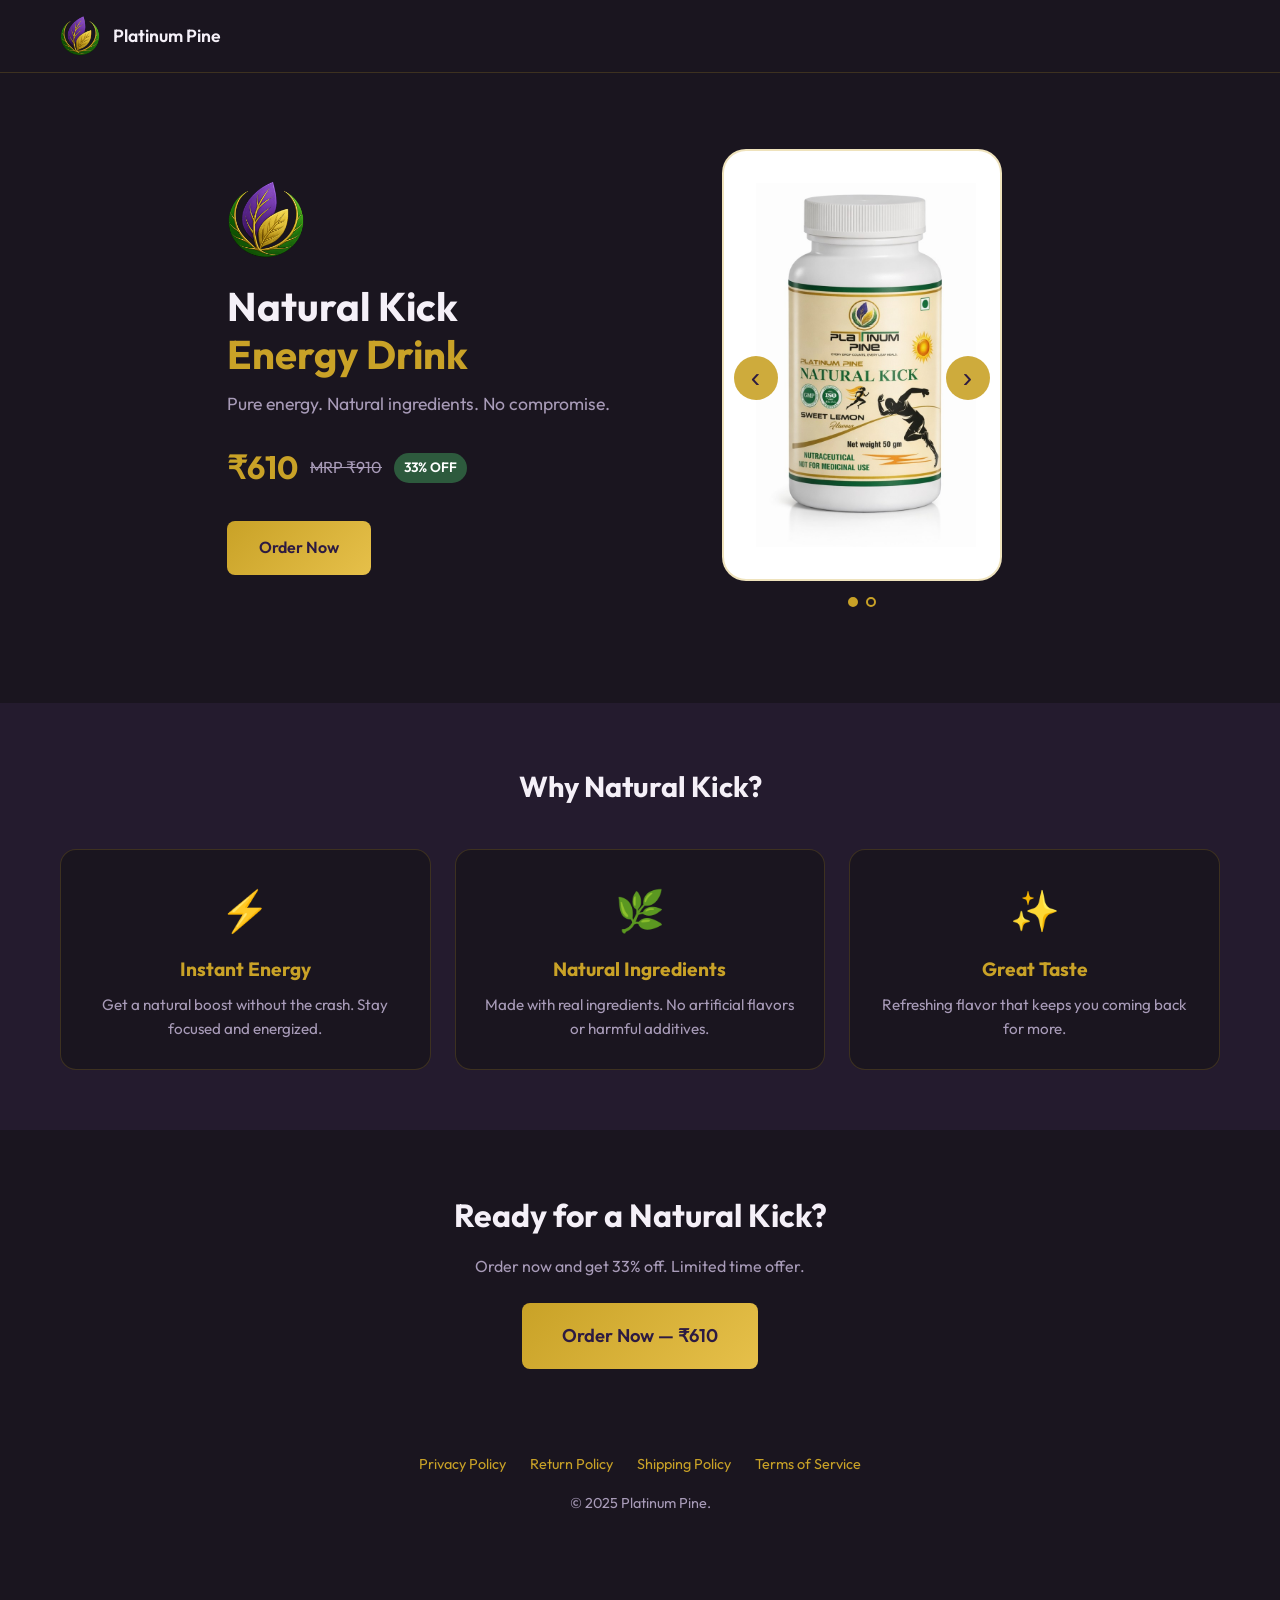
==== commit 5280723b: "Carousel: disable auto-slide, fix side arrows positioning Made-with: Cursor" ====
--- a/index.html
+++ b/index.html
@@ -134,7 +134,6 @@
       if (prev) prev.onclick = function() { goTo(current - 1); };
       if (next) next.onclick = function() { goTo(current + 1); };
       dots.forEach(function(d, i) { d.onclick = function() { goTo(i); }; });
-      setInterval(function() { goTo(current + 1); }, 4000);
     })();
   </script>
   <script>
--- a/css/style.css
+++ b/css/style.css
@@ -235,8 +235,8 @@
   background: var(--gold-light);
 }
 
-.carousel-prev { left: -8px; }
-.carousel-next { right: -8px; }
+.carousel-prev { left: 8px; }
+.carousel-next { right: 8px; }
 
 .carousel-dots {
   display: flex;
@@ -291,8 +291,8 @@
     height: 44px;
     font-size: 1.75rem;
   }
-  .carousel-prev { left: -12px; }
-  .carousel-next { right: -12px; }
+  .carousel-prev { left: 12px; }
+  .carousel-next { right: 12px; }
 }
 
 /* Benefits */
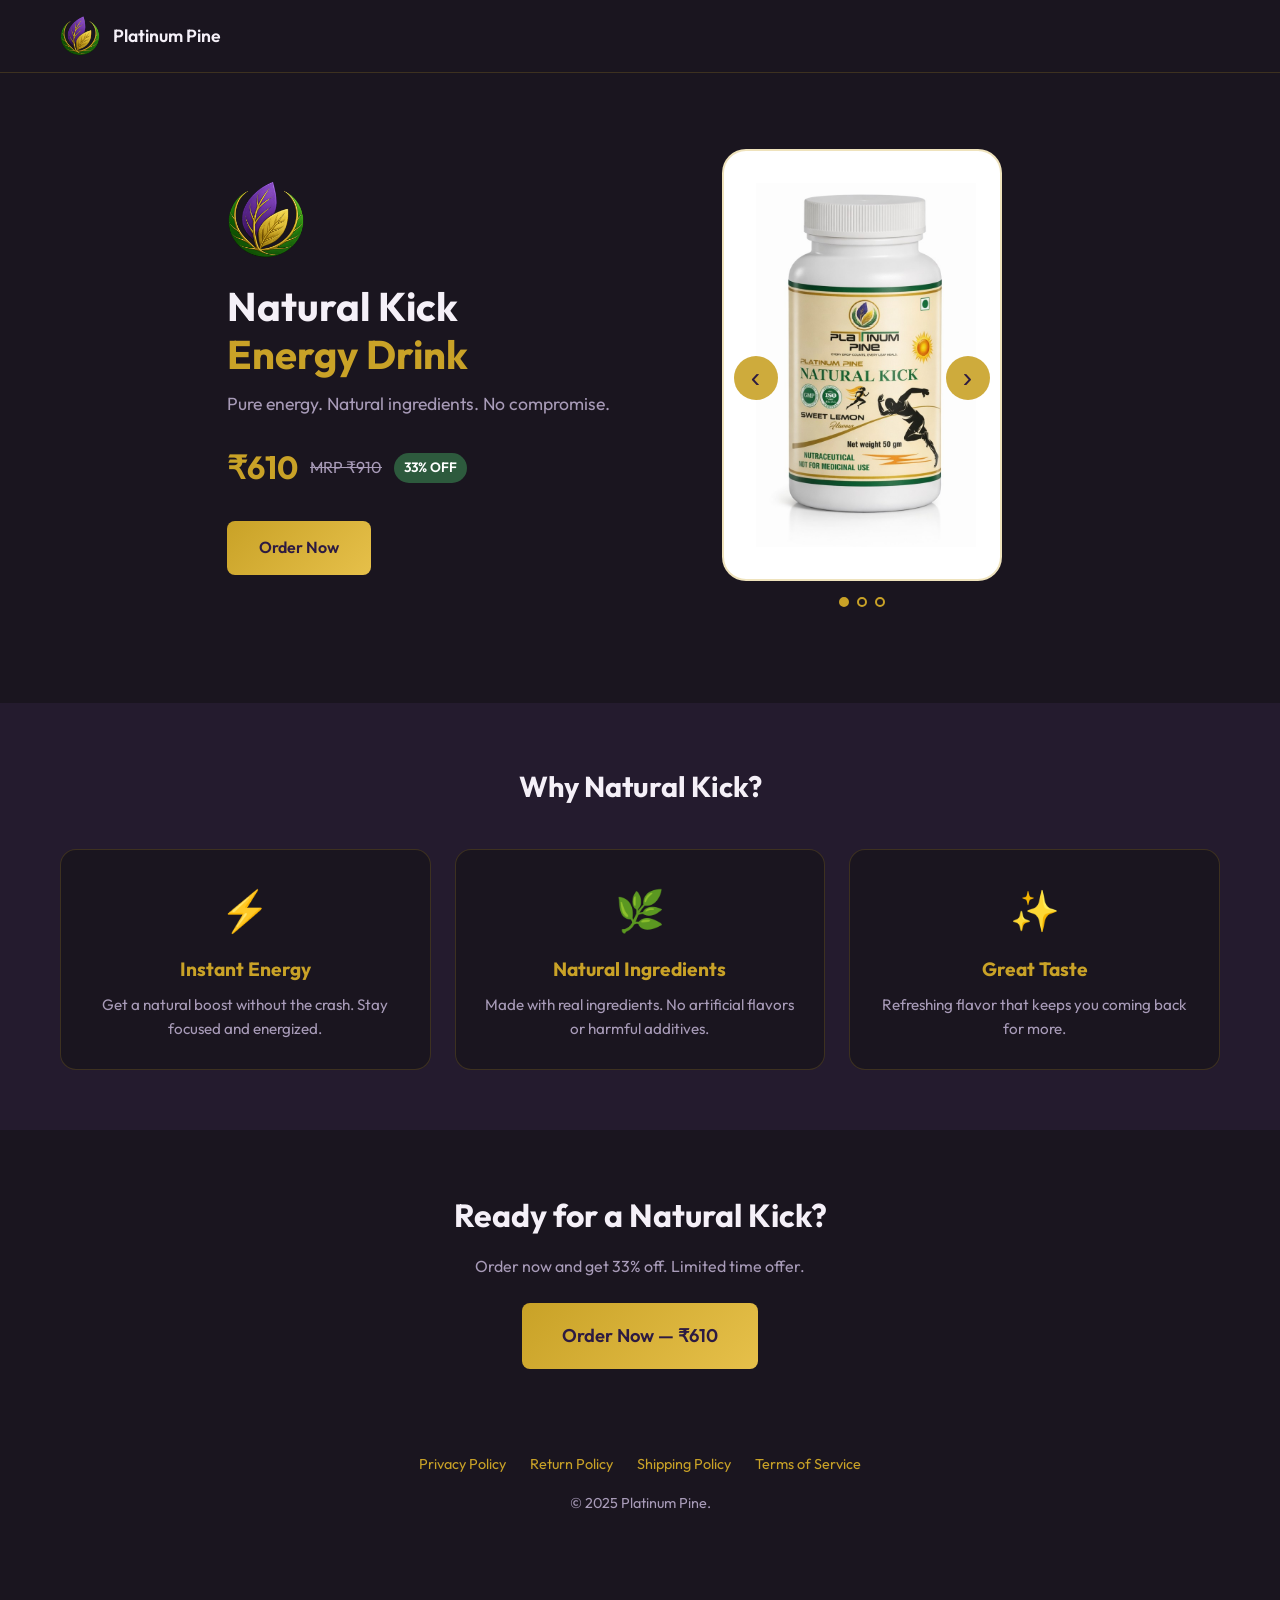
==== commit 38ffbc59: "Add 3rd carousel image - product side label with ingredients Made-with: Cursor" ====
--- a/index.html
+++ b/index.html
@@ -49,12 +49,16 @@
               <div class="product-placeholder carousel-slide">
                 <img src="assets/images/natural-kick-product-back.png" alt="Natural Kick - Product Details" class="product-img">
               </div>
+              <div class="product-placeholder carousel-slide">
+                <img src="assets/images/natural-kick-product-side.png" alt="Natural Kick - Ingredients & Nutrition" class="product-img">
+              </div>
             </div>
             <button type="button" class="carousel-btn carousel-prev" aria-label="Previous">‹</button>
             <button type="button" class="carousel-btn carousel-next" aria-label="Next">›</button>
             <div class="carousel-dots">
               <button type="button" class="carousel-dot active" data-slide="0" aria-label="Slide 1"></button>
               <button type="button" class="carousel-dot" data-slide="1" aria-label="Slide 2"></button>
+              <button type="button" class="carousel-dot" data-slide="2" aria-label="Slide 3"></button>
             </div>
           </div>
         </div>
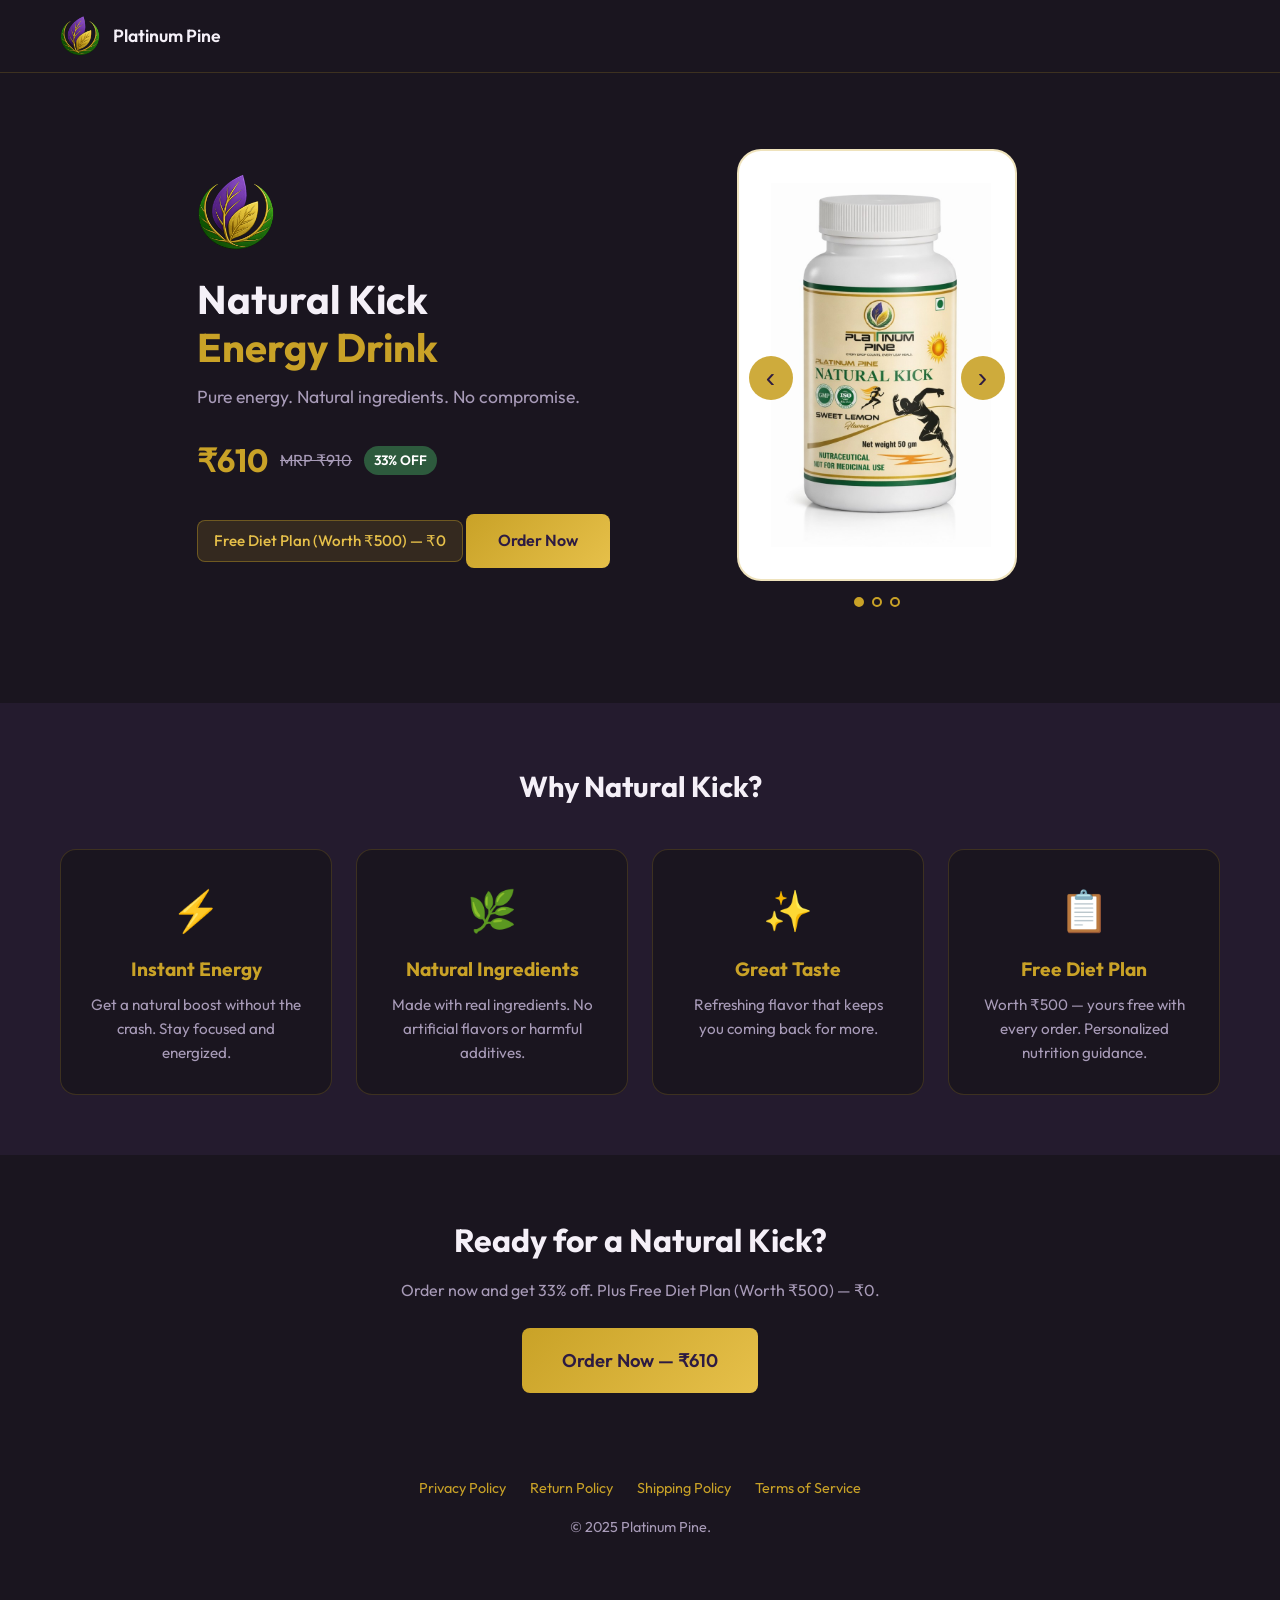
==== commit 92d9f8aa: "Add Free Diet Plan offer - worth Rs 500, free with order Made-with: Cursor" ====
--- a/index.html
+++ b/index.html
@@ -35,6 +35,9 @@
             <span class="price-current">₹610</span>
             <span class="price-mrp">MRP ₹910</span>
             <span class="price-badge">33% OFF</span>
+          </div>
+          <div class="hero-free-offer">
+            Free Diet Plan (Worth ₹500) — ₹0
           </div>
           <a href="checkout.html" class="btn btn-primary cta-order">
             Order Now
@@ -85,6 +88,11 @@
             <h3>Great Taste</h3>
             <p>Refreshing flavor that keeps you coming back for more.</p>
           </div>
+          <div class="benefit-card">
+            <div class="benefit-icon">📋</div>
+            <h3>Free Diet Plan</h3>
+            <p>Worth ₹500 — yours free with every order. Personalized nutrition guidance.</p>
+          </div>
         </div>
       </div>
     </section>
@@ -93,7 +101,7 @@
     <section class="cta-section">
       <div class="container">
         <h2 class="cta-title">Ready for a Natural Kick?</h2>
-        <p class="cta-subtitle">Order now and get 33% off. Limited time offer.</p>
+        <p class="cta-subtitle">Order now and get 33% off. Plus Free Diet Plan (Worth ₹500) — ₹0.</p>
         <a href="checkout.html" class="btn btn-primary btn-large cta-order">
           Order Now — ₹610
         </a>
@@ -104,7 +112,7 @@
   <!-- Sticky CTA (Mobile) -->
   <div class="sticky-cta">
     <a href="checkout.html" class="btn btn-primary btn-block cta-order">
-      Order Now — ₹610
+      Order Now — ₹610 <span class="sticky-cta-note">Free Diet Plan included</span>
     </a>
   </div>
 
--- a/css/style.css
+++ b/css/style.css
@@ -131,6 +131,18 @@
   border-radius: 20px;
   font-size: 0.85rem;
   font-weight: 600;
+}
+
+.hero-free-offer {
+  display: inline-block;
+  margin-bottom: 20px;
+  padding: 8px 16px;
+  background: rgba(201, 162, 39, 0.15);
+  border: 1px solid rgba(201, 162, 39, 0.4);
+  border-radius: 8px;
+  font-size: 0.95rem;
+  color: var(--gold-light);
+  font-weight: 500;
 }
 
 /* Buttons */
@@ -314,9 +326,15 @@
   gap: 24px;
 }
 
-@media (min-width: 768px) {
+@media (min-width: 480px) {
   .benefits-grid {
-    grid-template-columns: repeat(3, 1fr);
+    grid-template-columns: repeat(2, 1fr);
+  }
+}
+
+@media (min-width: 768px) {
+  .benefits-grid {
+    grid-template-columns: repeat(4, 1fr);
   }
 }
 
@@ -378,6 +396,14 @@
   }
 }
 
+.sticky-cta-note {
+  display: block;
+  font-size: 0.75rem;
+  font-weight: 400;
+  opacity: 0.9;
+  margin-top: 2px;
+}
+
 /* Footer */
 .footer {
   padding: 24px 0;
@@ -513,6 +539,13 @@
   font-size: 1rem;
   margin-bottom: 8px;
   color: var(--text);
+}
+
+.sidebar-free-offer {
+  font-size: 0.85rem;
+  color: var(--green);
+  margin-top: 8px;
+  margin-bottom: 0;
 }
 
 .sidebar-price {
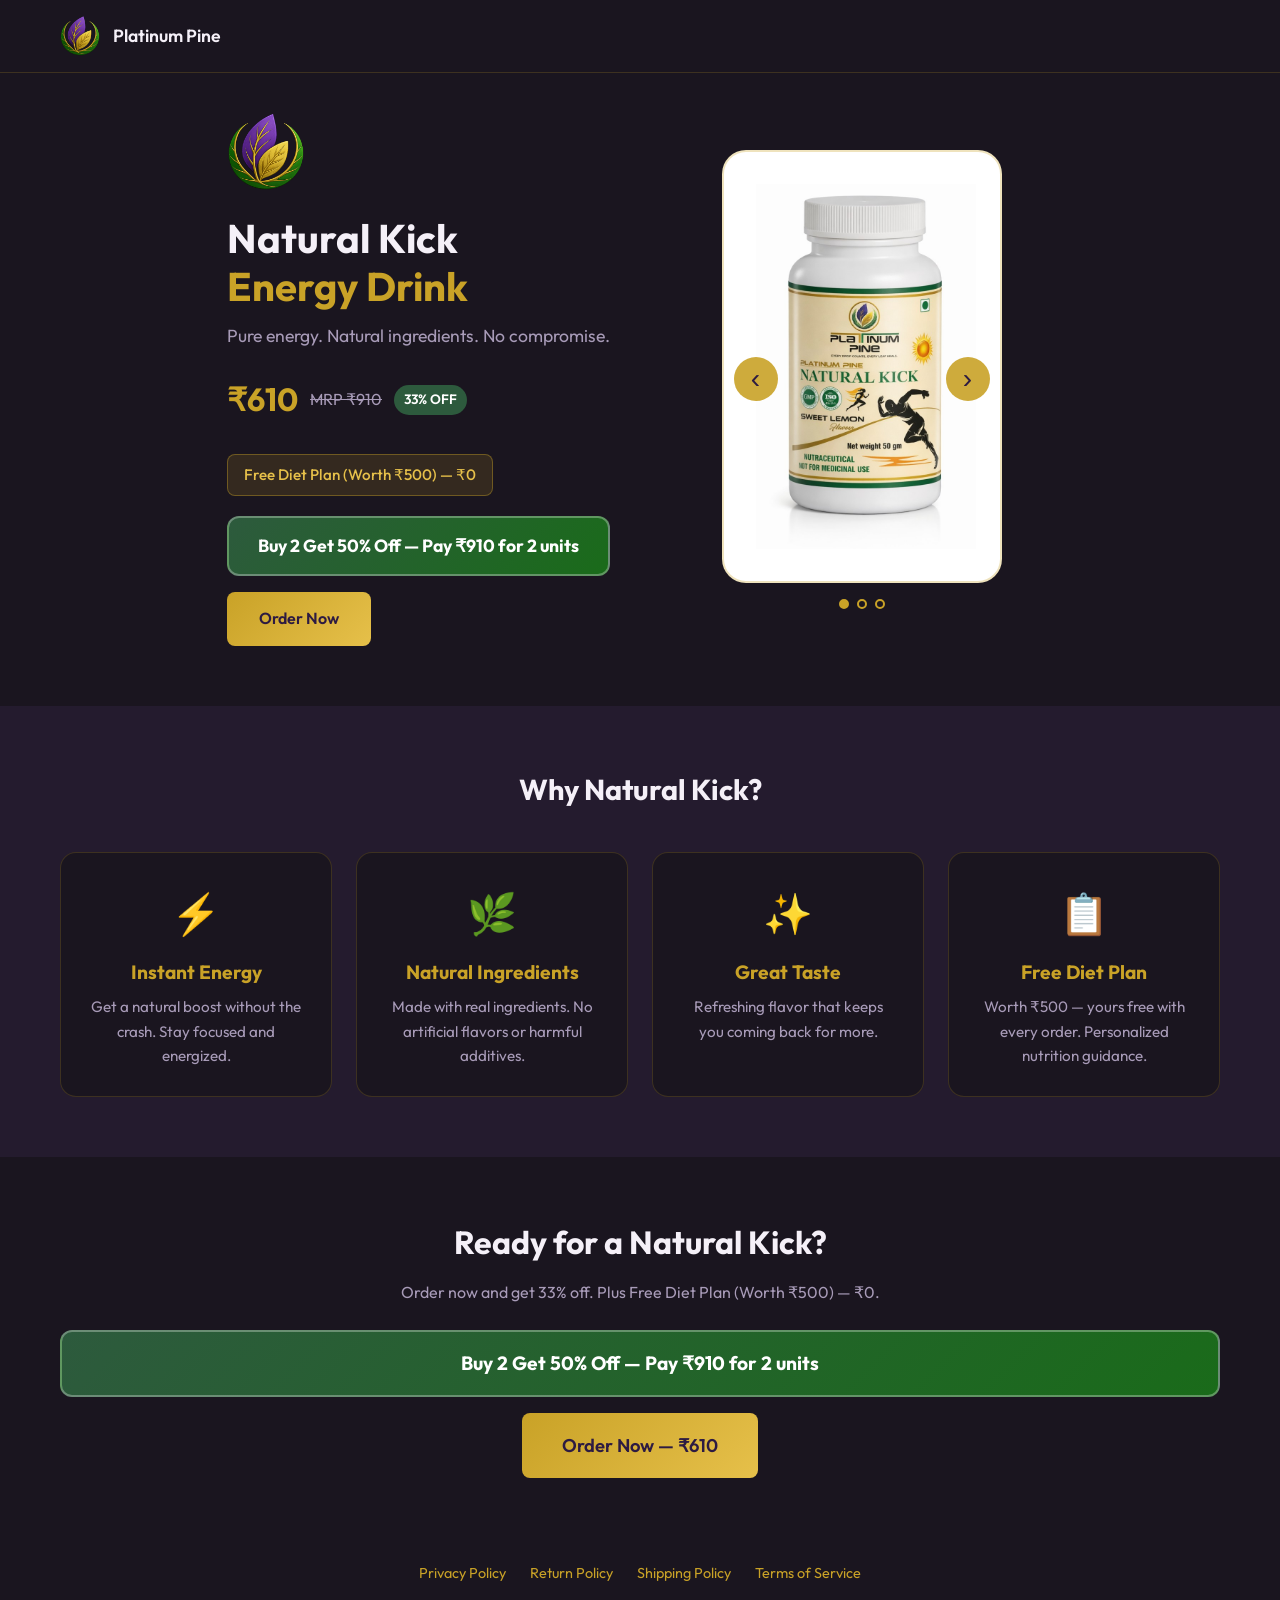
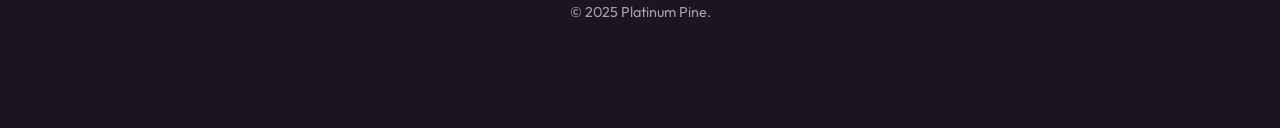
==== commit f9a6723a: "Buy 2 offer: highlight on front page, more visible badge, clickable links Made-with: Cursor" ====
--- a/index.html
+++ b/index.html
@@ -39,6 +39,9 @@
           <div class="hero-free-offer">
             Free Diet Plan (Worth ₹500) — ₹0
           </div>
+          <a href="checkout.html?qty=2" class="buy2-hero-banner cta-order">
+            Buy 2 Get 50% Off — Pay ₹910 for 2 units
+          </a>
           <a href="checkout.html" class="btn btn-primary cta-order">
             Order Now
           </a>
@@ -102,6 +105,9 @@
       <div class="container">
         <h2 class="cta-title">Ready for a Natural Kick?</h2>
         <p class="cta-subtitle">Order now and get 33% off. Plus Free Diet Plan (Worth ₹500) — ₹0.</p>
+        <a href="checkout.html?qty=2" class="buy2-cta-banner cta-order">
+          Buy 2 Get 50% Off — Pay ₹910 for 2 units
+        </a>
         <a href="checkout.html" class="btn btn-primary btn-large cta-order">
           Order Now — ₹610
         </a>
--- a/css/style.css
+++ b/css/style.css
@@ -730,6 +730,76 @@
   color: #e74c3c;
 }
 
+/* Buy 2 Get 50% Off */
+.buy2-offer-badge {
+  display: inline-block;
+  margin-bottom: 12px;
+  padding: 12px 20px;
+  background: linear-gradient(135deg, rgba(34, 139, 34, 0.25) 0%, rgba(201, 162, 39, 0.2) 100%);
+  border: 2px solid var(--green);
+  border-radius: 10px;
+  font-size: 1rem;
+  font-weight: 700;
+  color: var(--green);
+  text-decoration: none;
+  cursor: pointer;
+  transition: all 0.2s;
+  text-align: center;
+}
+
+.buy2-offer-badge:hover {
+  background: rgba(34, 139, 34, 0.35);
+  transform: scale(1.02);
+  box-shadow: 0 4px 12px rgba(34, 139, 34, 0.3);
+}
+
+.buy2-hero-banner {
+  display: block;
+  margin-bottom: 16px;
+  padding: 14px 24px;
+  background: linear-gradient(135deg, var(--green) 0%, #1a6b1a 100%);
+  border: 2px solid rgba(255, 255, 255, 0.3);
+  border-radius: 12px;
+  font-size: 1.1rem;
+  font-weight: 700;
+  color: white;
+  text-decoration: none;
+  text-align: center;
+  transition: all 0.2s;
+}
+
+.buy2-hero-banner:hover {
+  transform: translateY(-2px);
+  box-shadow: 0 8px 24px rgba(34, 139, 34, 0.4);
+}
+
+.buy2-cta-banner {
+  display: block;
+  margin-bottom: 16px;
+  padding: 16px 28px;
+  background: linear-gradient(135deg, var(--green) 0%, #1a6b1a 100%);
+  border: 2px solid rgba(255, 255, 255, 0.3);
+  border-radius: 12px;
+  font-size: 1.2rem;
+  font-weight: 700;
+  color: white;
+  text-decoration: none;
+  text-align: center;
+  transition: all 0.2s;
+}
+
+.buy2-cta-banner:hover {
+  transform: translateY(-2px);
+  box-shadow: 0 8px 24px rgba(34, 139, 34, 0.4);
+}
+
+.buy2-congrats-hint {
+  margin-top: 12px;
+  font-size: 0.95rem;
+  font-weight: 600;
+  color: var(--gold);
+}
+
 /* Quantity selector */
 .quantity-selector {
   display: flex;
@@ -905,6 +975,31 @@
   line-height: 1.7;
 }
 
+.success-message.hidden {
+  display: none;
+}
+
+.success-congrats-buy2 {
+  margin-bottom: 24px;
+}
+
+.success-congrats-buy2.hidden {
+  display: none;
+}
+
+.success-congrats-title {
+  font-size: 1.4rem;
+  font-weight: 700;
+  color: var(--gold);
+  margin-bottom: 8px;
+}
+
+.success-congrats-text {
+  font-size: 1.1rem;
+  color: var(--text);
+  line-height: 1.6;
+}
+
 .success-card .btn {
   margin-top: 16px;
 }
